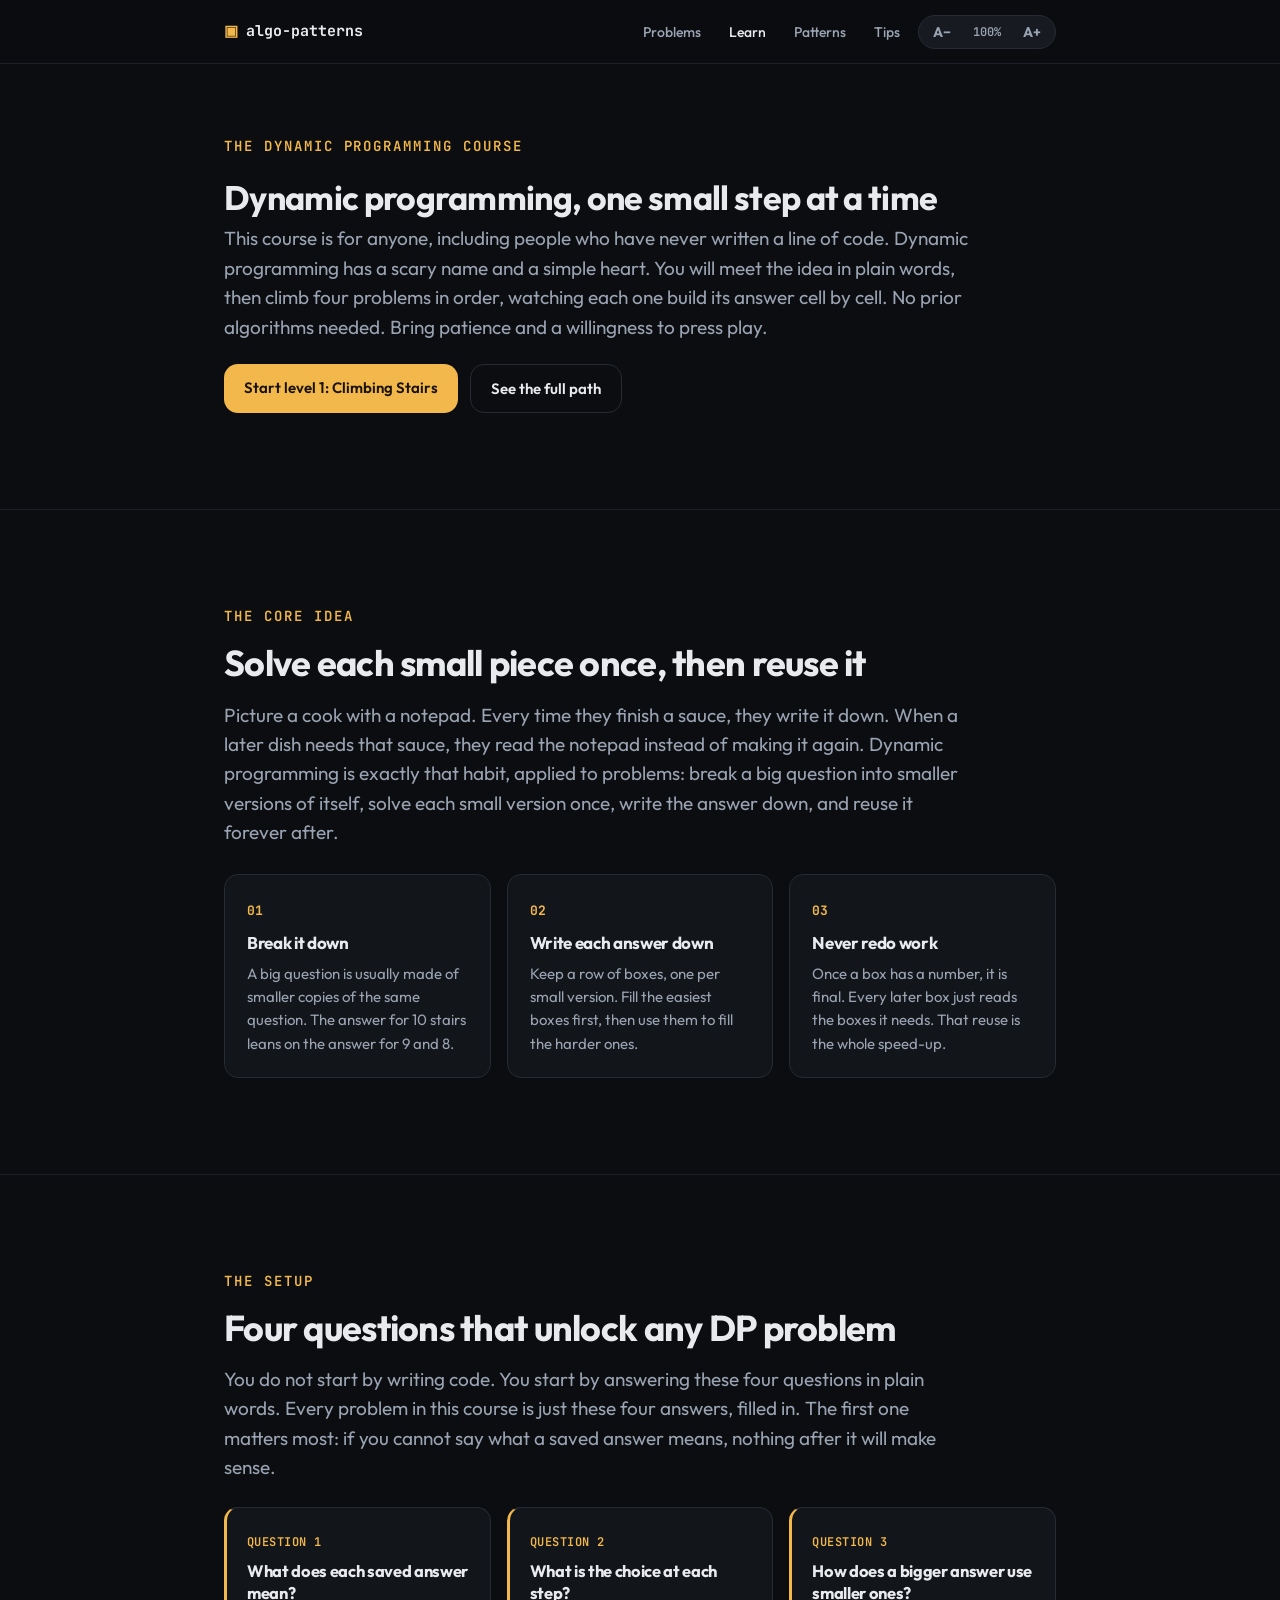
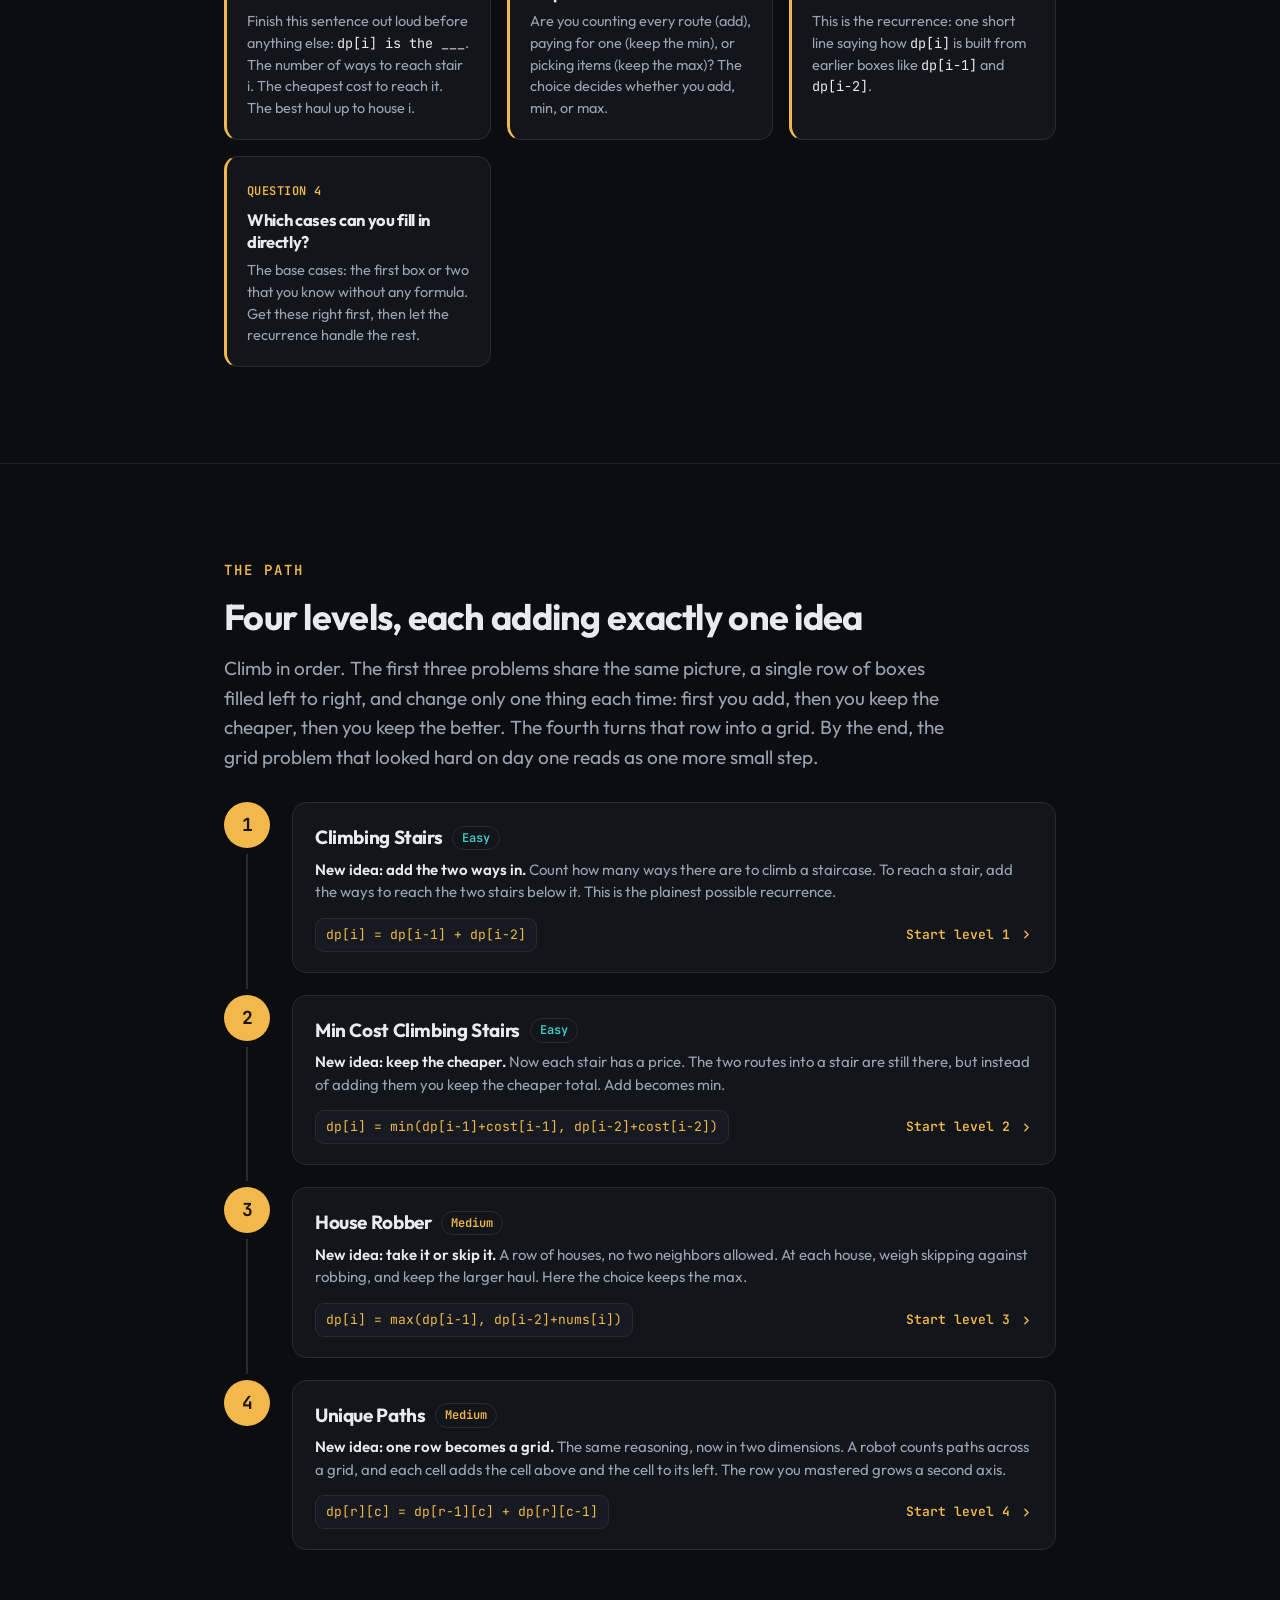
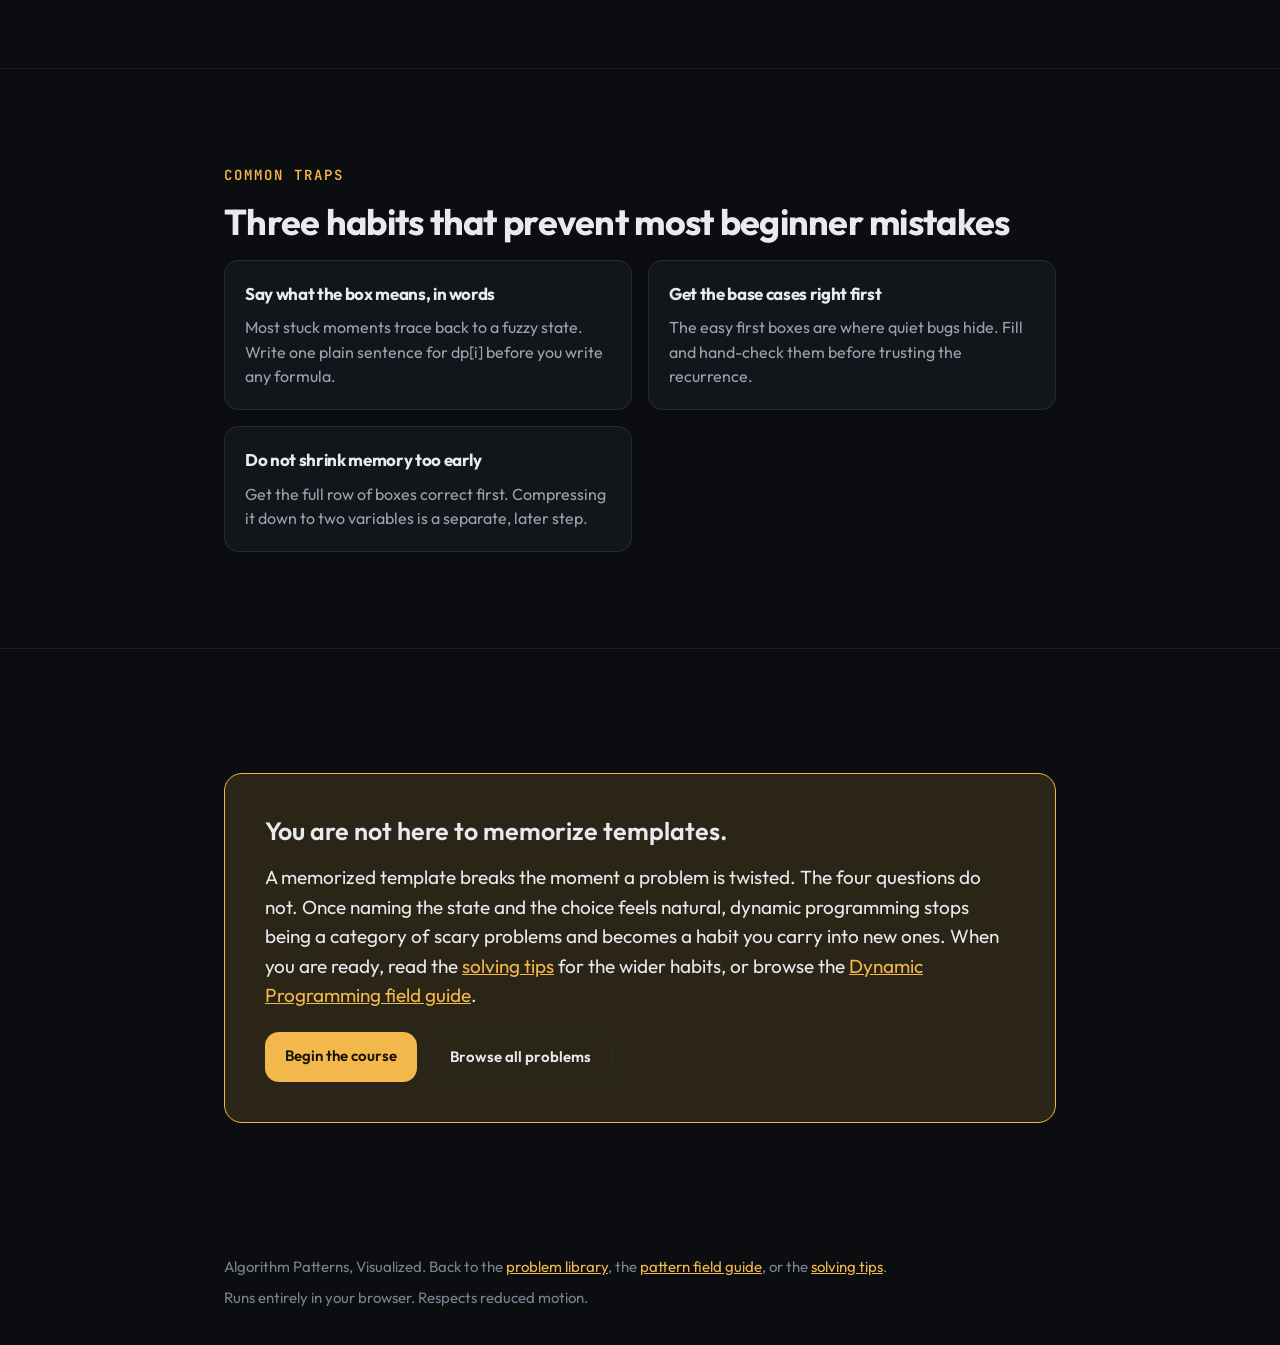
==== learn.html @ 97931fef "feat: add beginner DP course with three easier problems Add a step-by-step dynamic programming cours" ====
<!doctype html>
<html lang="en">
<head>
<meta charset="UTF-8">
<meta name="viewport" content="width=device-width, initial-scale=1.0">
<title>Learn Dynamic Programming: a step-by-step course</title>
<meta name="description" content="A beginner course in dynamic programming for anyone, including people who have never coded. Start from the core idea, then climb four visual problems one level at a time.">
<link rel="icon" href="assets/img/favicon.svg">
<link rel="preconnect" href="https://fonts.googleapis.com">
<link rel="preconnect" href="https://fonts.gstatic.com" crossorigin>
<link href="https://fonts.googleapis.com/css2?family=Outfit:wght@400;500;600;700;800&family=JetBrains+Mono:wght@400;500;600;700&display=swap" rel="stylesheet">
<link rel="stylesheet" href="assets/css/base.css">
<style>
  /* Bespoke to the course page: the plain-language idea cards, the four-question setup grid,
     and the vertical level path that links each problem in order. Text rides the --fs scaler. */
  .learn-hero{padding-top:clamp(48px,7vw,72px)}

  /* the "what is DP" three-step idea, in plain words */
  .idea-steps{display:grid;grid-template-columns:repeat(auto-fit,minmax(240px,1fr));gap:16px;margin-top:26px}
  .idea-step{background:var(--surface);border:1px solid var(--border);border-radius:var(--radius);padding:22px}
  .idea-step .n{font-family:var(--mono);font-size:calc(13px * var(--fs));font-weight:700;color:var(--accent)}
  .idea-step h3{font-size:calc(17px * var(--fs));margin:8px 0 6px}
  .idea-step p{font-size:calc(15px * var(--fs));color:var(--text-muted);line-height:1.55}

  /* the four setup questions */
  .qgrid{display:grid;grid-template-columns:repeat(auto-fit,minmax(260px,1fr));gap:16px;margin-top:24px}
  .qcard{background:var(--surface);border:1px solid var(--border);border-left:3px solid var(--accent);border-radius:var(--radius);padding:20px}
  .qcard .qn{font-family:var(--mono);font-size:calc(12px * var(--fs));letter-spacing:.04em;text-transform:uppercase;color:var(--accent);font-weight:600}
  .qcard h3{font-size:calc(16.5px * var(--fs));margin:7px 0 6px;line-height:1.35}
  .qcard p{font-size:calc(14.5px * var(--fs));color:var(--text-muted);line-height:1.5}
  .qcard code{font-family:var(--mono);font-size:calc(13.5px * var(--fs));color:var(--text)}

  /* the vertical course path */
  .course-path{margin-top:30px}
  .level{display:grid;grid-template-columns:auto 1fr;gap:clamp(14px,3vw,22px)}
  .level-rail{display:flex;flex-direction:column;align-items:center}
  .level-dot{width:46px;height:46px;border-radius:50%;display:flex;align-items:center;justify-content:center;
    font-family:var(--mono);font-weight:700;font-size:calc(18px * var(--fs));background:var(--accent);color:var(--accent-ink);flex-shrink:0}
  .level-line{width:2px;flex:1;background:var(--border);margin:6px 0;min-height:26px}
  .level:last-child .level-line{display:none}
  .level-body{display:block;text-decoration:none;color:inherit;background:var(--surface);border:1px solid var(--border);
    border-radius:var(--radius);padding:20px 22px;margin-bottom:22px;transition:border-color .2s var(--ease),transform .2s var(--ease)}
  .level-body:hover{border-color:var(--accent);transform:translateY(-2px)}
  .level-top{display:flex;flex-wrap:wrap;align-items:center;gap:10px;margin-bottom:4px}
  .level-top h3{font-size:calc(19px * var(--fs))}
  .diff{font-family:var(--mono);font-size:calc(12px * var(--fs));font-weight:600;padding:2px 9px;border-radius:999px;border:1px solid var(--border)}
  .diff.easy{color:var(--left)}
  .diff.medium{color:var(--accent)}
  .level-new{font-size:calc(15px * var(--fs));color:var(--text-muted);line-height:1.5;margin-top:6px}
  .level-new b{color:var(--text);font-weight:600}
  .level-foot{display:flex;flex-wrap:wrap;align-items:center;justify-content:space-between;gap:10px;margin-top:14px}
  .level-rec{font-family:var(--mono);font-size:calc(13px * var(--fs));color:var(--accent);background:var(--surface-2);
    border:1px solid var(--border);border-radius:var(--radius-sm);padding:6px 10px}
  .level-go{font-family:var(--mono);font-size:calc(13px * var(--fs));font-weight:600;color:var(--accent)}
  .level-go svg{vertical-align:middle;margin-left:2px}

  .start-strip{margin-top:22px;display:flex;flex-wrap:wrap;gap:12px}
  .start-btn{font-family:var(--sans);font-size:calc(15px * var(--fs));font-weight:600;text-decoration:none;
    background:var(--accent);color:var(--accent-ink);border-radius:var(--radius);padding:12px 20px}
  .start-btn.ghost{background:transparent;color:var(--text);border:1px solid var(--border)}
  .start-btn.ghost:hover{border-color:var(--text-faint)}
</style>
</head>
<body>
<a class="skip-link" href="#main">Skip to content</a>

<nav class="nav">
  <div class="wrap">
    <a class="wordmark" href="index.html"><span class="dot">▣</span> algo-patterns</a>
    <div class="nav-actions">
      <ul class="nav-links">
        <li><a href="index.html">Problems</a></li>
        <li><a href="learn.html" aria-current="page">Learn</a></li>
        <li><a href="patterns.html">Patterns</a></li>
        <li><a href="tips.html">Tips</a></li>
      </ul>
      <div class="fs-control" role="group" aria-label="Text size">
        <button type="button" class="fs-btn" id="fsDown" aria-label="Decrease text size">A&minus;</button>
        <button type="button" class="fs-btn fs-readout" id="fsReset" aria-label="Reset text size" title="Reset text size">100%</button>
        <button type="button" class="fs-btn" id="fsUp" aria-label="Increase text size">A+</button>
      </div>
    </div>
  </div>
</nav>

<main id="main">
  <section class="learn-hero">
    <div class="wrap">
      <p class="eyebrow">The Dynamic Programming Course</p>
      <h1>Dynamic programming, one small step at a time</h1>
      <p class="lede">This course is for anyone, including people who have never written a line of code. Dynamic programming has a scary name and a simple heart. You will meet the idea in plain words, then climb four problems in order, watching each one build its answer cell by cell. No prior algorithms needed. Bring patience and a willingness to press play.</p>
      <div class="start-strip">
        <a class="start-btn" href="problems/climbing-stairs.html">Start level 1: Climbing Stairs</a>
        <a class="start-btn ghost" href="#path">See the full path</a>
      </div>
    </div>
  </section>

  <section id="idea">
    <div class="wrap">
      <p class="eyebrow">The Core Idea</p>
      <h2>Solve each small piece once, then reuse it</h2>
      <p class="lede">Picture a cook with a notepad. Every time they finish a sauce, they write it down. When a later dish needs that sauce, they read the notepad instead of making it again. Dynamic programming is exactly that habit, applied to problems: break a big question into smaller versions of itself, solve each small version once, write the answer down, and reuse it forever after.</p>
      <div class="idea-steps">
        <div class="idea-step">
          <span class="n">01</span>
          <h3>Break it down</h3>
          <p>A big question is usually made of smaller copies of the same question. The answer for 10 stairs leans on the answer for 9 and 8.</p>
        </div>
        <div class="idea-step">
          <span class="n">02</span>
          <h3>Write each answer down</h3>
          <p>Keep a row of boxes, one per small version. Fill the easiest boxes first, then use them to fill the harder ones.</p>
        </div>
        <div class="idea-step">
          <span class="n">03</span>
          <h3>Never redo work</h3>
          <p>Once a box has a number, it is final. Every later box just reads the boxes it needs. That reuse is the whole speed-up.</p>
        </div>
      </div>
    </div>
  </section>

  <section id="setup">
    <div class="wrap">
      <p class="eyebrow">The Setup</p>
      <h2>Four questions that unlock any DP problem</h2>
      <p class="lede">You do not start by writing code. You start by answering these four questions in plain words. Every problem in this course is just these four answers, filled in. The first one matters most: if you cannot say what a saved answer means, nothing after it will make sense.</p>
      <div class="qgrid">
        <div class="qcard">
          <span class="qn">Question 1</span>
          <h3>What does each saved answer mean?</h3>
          <p>Finish this sentence out loud before anything else: <code>dp[i] is the ___</code>. The number of ways to reach stair i. The cheapest cost to reach it. The best haul up to house i.</p>
        </div>
        <div class="qcard">
          <span class="qn">Question 2</span>
          <h3>What is the choice at each step?</h3>
          <p>Are you counting every route (add), paying for one (keep the min), or picking items (keep the max)? The choice decides whether you add, min, or max.</p>
        </div>
        <div class="qcard">
          <span class="qn">Question 3</span>
          <h3>How does a bigger answer use smaller ones?</h3>
          <p>This is the recurrence: one short line saying how <code>dp[i]</code> is built from earlier boxes like <code>dp[i-1]</code> and <code>dp[i-2]</code>.</p>
        </div>
        <div class="qcard">
          <span class="qn">Question 4</span>
          <h3>Which cases can you fill in directly?</h3>
          <p>The base cases: the first box or two that you know without any formula. Get these right first, then let the recurrence handle the rest.</p>
        </div>
      </div>
    </div>
  </section>

  <section id="path">
    <div class="wrap">
      <p class="eyebrow">The Path</p>
      <h2>Four levels, each adding exactly one idea</h2>
      <p class="lede">Climb in order. The first three problems share the same picture, a single row of boxes filled left to right, and change only one thing each time: first you add, then you keep the cheaper, then you keep the better. The fourth turns that row into a grid. By the end, the grid problem that looked hard on day one reads as one more small step.</p>

      <div class="course-path">
        <div class="level">
          <div class="level-rail"><span class="level-dot">1</span><span class="level-line"></span></div>
          <a class="level-body" href="problems/climbing-stairs.html">
            <div class="level-top">
              <h3>Climbing Stairs</h3>
              <span class="diff easy">Easy</span>
            </div>
            <p class="level-new"><b>New idea: add the two ways in.</b> Count how many ways there are to climb a staircase. To reach a stair, add the ways to reach the two stairs below it. This is the plainest possible recurrence.</p>
            <div class="level-foot">
              <span class="level-rec">dp[i] = dp[i-1] + dp[i-2]</span>
              <span class="level-go">Start level 1 <svg width="13" height="13" viewBox="0 0 24 24" fill="none" stroke="currentColor" stroke-width="2.6" stroke-linecap="round" stroke-linejoin="round"><path d="M9 6l6 6-6 6"/></svg></span>
            </div>
          </a>
        </div>

        <div class="level">
          <div class="level-rail"><span class="level-dot">2</span><span class="level-line"></span></div>
          <a class="level-body" href="problems/min-cost-climbing-stairs.html">
            <div class="level-top">
              <h3>Min Cost Climbing Stairs</h3>
              <span class="diff easy">Easy</span>
            </div>
            <p class="level-new"><b>New idea: keep the cheaper.</b> Now each stair has a price. The two routes into a stair are still there, but instead of adding them you keep the cheaper total. Add becomes min.</p>
            <div class="level-foot">
              <span class="level-rec">dp[i] = min(dp[i-1]+cost[i-1], dp[i-2]+cost[i-2])</span>
              <span class="level-go">Start level 2 <svg width="13" height="13" viewBox="0 0 24 24" fill="none" stroke="currentColor" stroke-width="2.6" stroke-linecap="round" stroke-linejoin="round"><path d="M9 6l6 6-6 6"/></svg></span>
            </div>
          </a>
        </div>

        <div class="level">
          <div class="level-rail"><span class="level-dot">3</span><span class="level-line"></span></div>
          <a class="level-body" href="problems/house-robber.html">
            <div class="level-top">
              <h3>House Robber</h3>
              <span class="diff medium">Medium</span>
            </div>
            <p class="level-new"><b>New idea: take it or skip it.</b> A row of houses, no two neighbors allowed. At each house, weigh skipping against robbing, and keep the larger haul. Here the choice keeps the max.</p>
            <div class="level-foot">
              <span class="level-rec">dp[i] = max(dp[i-1], dp[i-2]+nums[i])</span>
              <span class="level-go">Start level 3 <svg width="13" height="13" viewBox="0 0 24 24" fill="none" stroke="currentColor" stroke-width="2.6" stroke-linecap="round" stroke-linejoin="round"><path d="M9 6l6 6-6 6"/></svg></span>
            </div>
          </a>
        </div>

        <div class="level">
          <div class="level-rail"><span class="level-dot">4</span><span class="level-line"></span></div>
          <a class="level-body" href="problems/unique-paths.html">
            <div class="level-top">
              <h3>Unique Paths</h3>
              <span class="diff medium">Medium</span>
            </div>
            <p class="level-new"><b>New idea: one row becomes a grid.</b> The same reasoning, now in two dimensions. A robot counts paths across a grid, and each cell adds the cell above and the cell to its left. The row you mastered grows a second axis.</p>
            <div class="level-foot">
              <span class="level-rec">dp[r][c] = dp[r-1][c] + dp[r][c-1]</span>
              <span class="level-go">Start level 4 <svg width="13" height="13" viewBox="0 0 24 24" fill="none" stroke="currentColor" stroke-width="2.6" stroke-linecap="round" stroke-linejoin="round"><path d="M9 6l6 6-6 6"/></svg></span>
            </div>
          </a>
        </div>
      </div>
    </div>
  </section>

  <section id="habits">
    <div class="wrap">
      <p class="eyebrow">Common Traps</p>
      <h2>Three habits that prevent most beginner mistakes</h2>
      <div class="callout-row">
        <div class="callout">
          <h3>Say what the box means, in words</h3>
          <p>Most stuck moments trace back to a fuzzy state. Write one plain sentence for dp[i] before you write any formula.</p>
        </div>
        <div class="callout">
          <h3>Get the base cases right first</h3>
          <p>The easy first boxes are where quiet bugs hide. Fill and hand-check them before trusting the recurrence.</p>
        </div>
        <div class="callout">
          <h3>Do not shrink memory too early</h3>
          <p>Get the full row of boxes correct first. Compressing it down to two variables is a separate, later step.</p>
        </div>
      </div>
    </div>
  </section>

  <section id="close">
    <div class="wrap">
      <div class="pattern-card">
        <p class="lead">You are not here to memorize templates.</p>
        <p class="lede">A memorized template breaks the moment a problem is twisted. The four questions do not. Once naming the state and the choice feels natural, dynamic programming stops being a category of scary problems and becomes a habit you carry into new ones. When you are ready, read the <a href="tips.html">solving tips</a> for the wider habits, or browse the <a href="patterns.html#dynamic-programming">Dynamic Programming field guide</a>.</p>
        <div class="start-strip">
          <a class="start-btn" href="problems/climbing-stairs.html">Begin the course</a>
          <a class="start-btn ghost" href="index.html">Browse all problems</a>
        </div>
      </div>
    </div>
  </section>
</main>

<footer>
  <div class="wrap footer-row">
    <span>Algorithm Patterns, Visualized. Back to the <a href="index.html">problem library</a>, the <a href="patterns.html">pattern field guide</a>, or the <a href="tips.html">solving tips</a>.</span>
    <span>Runs entirely in your browser. Respects reduced motion.</span>
  </div>
</footer>

<script src="assets/js/font-scale.js"></script>
</body>
</html>
---- assets/css/base.css ----
/* Shared chrome for every page on this site: design tokens, layout primitives, nav, hero
   shell, callouts, the visualizer toolbar/transport controls, the code-editor panel, the
   complexity cards, and the closing pattern callout. Page-specific visualization CSS (grid
   cells, diagrams, result tables, etc.) is bespoke per page and lives inline there instead.
   A layout-critical custom property (e.g. a grid --cell size) must stay page-local too: an
   undefined custom property silently invalidates the whole declaration that reads it. */

:root{
  --bg:#0b0d10;
  --surface:#12151a;
  --surface-2:#171b21;
  --border:#262b33;
  --border-soft:#1c2028;
  --text:#e8eaed;
  --text-muted:#9aa3b2;
  --text-faint:#7a8190;
  --accent:#f2b84b;
  --accent-ink:#1a1304;
  --accent-soft:rgba(242,184,75,.14);
  --left:#3fd0c9;
  --left-soft:rgba(63,208,201,.14);
  --radius-lg:18px;
  --radius:14px;
  --radius-sm:9px;
  --sans:'Outfit',system-ui,-apple-system,sans-serif;
  --mono:'JetBrains Mono',ui-monospace,SFMono-Regular,Menlo,monospace;
  --ease:cubic-bezier(.16,1,.3,1);
}

*{box-sizing:border-box}
html{scroll-behavior:smooth}
body{
  margin:0;
  background:var(--bg);
  color:var(--text);
  font-family:var(--sans);
  line-height:1.55;
  -webkit-font-smoothing:antialiased;
}
::selection{background:var(--accent-soft);color:var(--text)}

.skip-link{
  position:absolute;left:-9999px;top:0;background:var(--accent);color:var(--accent-ink);
  padding:10px 16px;border-radius:0 0 8px 0;z-index:100;font-weight:600;
}
.skip-link:focus{left:0}

a{color:var(--accent)}
:focus-visible{outline:2px solid var(--accent);outline-offset:3px;border-radius:4px}

.wrap{max-width:880px;margin-inline:auto;padding-inline:24px}
section{padding-block:clamp(56px,9vw,96px)}
section + section{border-top:1px solid var(--border-soft)}

.eyebrow{
  font-family:var(--mono);font-size:12px;letter-spacing:.14em;font-weight:600;
  color:var(--accent);text-transform:uppercase;margin:0 0 14px;
}
h1,h2,h3{font-family:var(--sans);font-weight:700;letter-spacing:-.02em;margin:0}
h2{font-size:clamp(26px,3.4vw,34px);line-height:1.18;margin-bottom:16px}
p{margin:0}
.lede{color:var(--text-muted);font-size:17px;max-width:62ch}
.muted{color:var(--text-muted)}
.faint{color:var(--text-faint)}

code,.mono{font-family:var(--mono)}

/* ---------- nav (identical on every page: wordmark + Problems + Patterns + Tips) ---------- */
.nav{
  position:sticky;top:0;z-index:40;height:64px;display:flex;align-items:center;
  background:rgba(11,13,16,.82);backdrop-filter:blur(10px);border-bottom:1px solid var(--border-soft);
}
.nav .wrap{display:flex;align-items:center;justify-content:space-between;width:100%}
.wordmark{font-family:var(--mono);font-weight:700;font-size:15px;color:var(--text);text-decoration:none;display:flex;align-items:center;gap:8px}
.wordmark .dot{color:var(--accent)}
.nav-links{display:flex;gap:28px;list-style:none;margin:0;padding:0}
.nav-links a{color:var(--text-muted);text-decoration:none;font-size:14px;font-weight:500}
.nav-links a:hover,.nav-links a[aria-current]{color:var(--text)}
@media (max-width:640px){.nav-links{display:none}}

/* ---------- hero shell (content/visual inside is page-specific) ---------- */
.hero{padding-top:clamp(64px,10vw,108px)}
.hero-grid{display:grid;grid-template-columns:1.1fr 1fr;gap:48px;align-items:center}
@media (max-width:860px){.hero-grid{grid-template-columns:1fr}}
.hero h1{font-size:clamp(40px,6.4vw,64px);line-height:1.02;margin-bottom:18px}
.formula-pill{
  display:inline-flex;align-items:center;gap:10px;margin-top:26px;padding:12px 18px;
  background:var(--surface);border:1px solid var(--border);border-radius:999px;
  font-family:var(--mono);font-size:clamp(12px,2vw,14.5px);color:var(--text);
}
.formula-pill b{color:var(--accent);font-weight:600}
.formula-note{margin-top:12px;font-size:14px}
.scroll-cue{
  margin-top:36px;display:inline-flex;align-items:center;gap:8px;color:var(--text-muted);
  text-decoration:none;font-size:14px;font-weight:500;
}
.scroll-cue:hover{color:var(--text)}
.scroll-cue svg{transition:transform .3s var(--ease)}
.scroll-cue:hover svg{transform:translateY(3px)}

.hero-visual{
  background:var(--surface);border:1px solid var(--border);border-radius:var(--radius-lg);
  padding:22px;
}
.hero-visual-cap{font-size:13px;color:var(--text-muted);margin-top:14px;text-align:center}
.hero-visual-cap b{color:var(--text)}

/* ---------- small reusable bits: legend pills, badges, callout cards ---------- */
.legend{display:flex;gap:10px;margin-top:16px;flex-wrap:wrap}
.legend-pill{
  display:inline-flex;align-items:center;gap:6px;padding:6px 12px;border-radius:999px;
  background:var(--surface);border:1px solid var(--border);font-size:13px;color:var(--text-muted);
}
.badge{
  display:inline-flex;align-items:center;justify-content:center;width:22px;height:22px;border-radius:6px;
  font-family:var(--mono);font-size:11px;font-weight:700;
}

.callout-row{display:grid;grid-template-columns:1fr 1fr;gap:16px}
@media (max-width:520px){.callout-row{grid-template-columns:1fr}}
.callout{
  background:var(--surface);border:1px solid var(--border);border-radius:var(--radius);padding:20px;
}
.callout h3{font-size:15px;margin-bottom:8px;color:var(--text)}
.callout p{font-size:14px;color:var(--text-muted)}

/* ---------- visualizer toolbar + transport controls (wired by step-player.js) ---------- */
.viz-panel{
  background:var(--surface);border:1px solid var(--border);border-radius:var(--radius-lg);
  padding:clamp(18px,3vw,28px);margin-top:32px;
}
.viz-toolbar{display:flex;flex-wrap:wrap;gap:14px;align-items:center;justify-content:space-between;margin-bottom:22px}
.seg{display:inline-flex;background:var(--surface-2);border:1px solid var(--border);border-radius:999px;padding:3px}
.seg button{
  border:0;background:transparent;color:var(--text-muted);font-family:var(--sans);font-weight:600;font-size:13px;
  padding:8px 16px;border-radius:999px;cursor:pointer;transition:background .25s var(--ease),color .25s var(--ease);
}
.seg button[aria-pressed="true"]{background:var(--accent);color:var(--accent-ink)}

.transport{display:flex;align-items:center;gap:8px}
.ctrl-btn{
  display:inline-flex;align-items:center;justify-content:center;width:38px;height:38px;border-radius:10px;
  background:var(--surface-2);border:1px solid var(--border);color:var(--text);cursor:pointer;
  transition:border-color .2s var(--ease),transform .15s var(--ease);
}
.ctrl-btn:hover{border-color:var(--text-faint)}
.ctrl-btn:active{transform:scale(.93)}
.ctrl-btn.primary{background:var(--accent);border-color:var(--accent);color:var(--accent-ink)}
.ctrl-btn svg{width:16px;height:16px}
.speed-btn{font-family:var(--mono);font-size:12px;font-weight:600;min-width:46px}

.step-readout{font-family:var(--mono);font-size:12.5px;color:var(--text-muted);white-space:nowrap}
.step-readout b{color:var(--text)}

.grid-stage{display:flex;justify-content:center;overflow-x:auto;padding:8px 2px 4px}

.formula-readout{
  margin-top:20px;background:var(--surface-2);border:1px solid var(--border);border-radius:var(--radius);
  padding:16px 18px;font-family:var(--mono);font-size:clamp(12.5px,2.4vw,14.5px);color:var(--text-muted);
  min-height:24px;
}
.formula-readout b{color:var(--text);font-weight:600}
.formula-readout .ft{color:var(--accent)}
.formula-readout .fl{color:var(--left)}

.viz-caption{margin-top:14px;font-size:13px;color:var(--text-muted)}
.sr-only{position:absolute;width:1px;height:1px;padding:0;margin:-1px;overflow:hidden;clip:rect(0,0,0,0);white-space:nowrap;border:0}

/* ---------- code panel (wired by code-panel.js) ---------- */
.editor{
  border:1px solid var(--border);border-radius:var(--radius-lg);overflow:hidden;margin-top:32px;
  background:#0e1014;
}
.editor-bar{display:flex;align-items:center;gap:10px;padding:12px 16px;background:var(--surface);border-bottom:1px solid var(--border)}
.traffic{display:flex;gap:6px;margin-right:6px}
.traffic span{width:10px;height:10px;border-radius:50%;background:var(--border)}
.editor-tabs{display:flex;gap:4px;flex:1}
.editor-tabs button{
  border:0;background:transparent;color:var(--text-faint);font-family:var(--mono);font-size:12.5px;
  padding:6px 12px;border-radius:7px;cursor:pointer;transition:background .2s var(--ease),color .2s var(--ease);
}
.editor-tabs button[aria-selected="true"]{background:var(--surface-2);color:var(--text)}
.editor-body{padding:22px clamp(16px,3vw,26px);overflow-x:auto}
.editor-body pre{margin:0;font-family:var(--mono);font-size:13px;line-height:1.7;color:var(--text-muted)}
.tok-kw{color:var(--left)}
.tok-type{color:#8fb3ff}
.tok-cm{color:var(--text-faint);font-style:italic}
.tok-num{color:var(--accent)}
.editor-note{padding:14px clamp(16px,3vw,26px) 20px;font-size:13px;color:var(--text-muted);border-top:1px solid var(--border-soft)}

/* ---------- complexity cards (auto-fits 1 card or many, no empty second column) ---------- */
.complexity-row{display:grid;grid-template-columns:repeat(auto-fit,minmax(220px,1fr));gap:16px;margin-top:32px}
.complexity-card{background:var(--surface);border:1px solid var(--border);border-radius:var(--radius);padding:22px}
.complexity-card h3{font-size:14px;color:var(--text-muted);font-weight:600;margin-bottom:14px;font-family:var(--mono)}
.complexity-stat{display:flex;justify-content:space-between;padding:8px 0;border-top:1px solid var(--border-soft);font-size:14px}
.complexity-stat:first-of-type{border-top:none}
.complexity-stat b{font-family:var(--mono);color:var(--text)}

/* ---------- pattern-to-remember callout ---------- */
.pattern-card{
  background:var(--accent-soft);border:1px solid var(--accent);border-radius:var(--radius-lg);
  padding:clamp(26px,4vw,40px);margin-top:28px;
}
.pattern-card p.lead{font-size:clamp(18px,2.6vw,23px);color:var(--text);font-weight:600;line-height:1.4;max-width:54ch}
.pattern-strip{font-family:var(--mono);margin-top:18px;color:var(--accent);font-size:clamp(13px,2.4vw,15px)}
.pattern-card .lede{margin-top:14px;color:var(--text)}

/* ---------- problem card (used by index.html's grid and patterns.html's cross-links) ---------- */
.problem-card{
  display:block;background:var(--surface);border:1px solid var(--border);border-radius:var(--radius);
  padding:22px;text-decoration:none;color:var(--text);
  transition:border-color .2s var(--ease),transform .2s var(--ease);
}
.problem-card:hover{border-color:var(--text-faint);transform:translateY(-2px)}
.problem-card .tag-row{display:flex;gap:8px;flex-wrap:wrap;margin-bottom:14px}
.problem-card .tag{
  font-family:var(--mono);font-size:11px;font-weight:600;padding:4px 9px;border-radius:6px;
  background:var(--surface-2);color:var(--text-muted);
}
.problem-card .tag.difficulty-easy{color:var(--left)}
.problem-card .tag.difficulty-medium{color:var(--accent)}
.problem-card .tag.difficulty-hard{color:#ff8a7a}
.problem-card h3{font-size:18px;margin-bottom:8px}
.problem-card p{font-size:14px;color:var(--text-muted);line-height:1.5}

/* ---------- generic "nothing here" / error notices ---------- */
.empty-note,.error-note{
  margin-top:18px;padding:32px 24px;text-align:center;border:1px dashed var(--border);border-radius:var(--radius);
  color:var(--text-muted);font-size:14px;
}
.empty-note button{
  margin-top:14px;border:1px solid var(--border);background:var(--surface-2);color:var(--text);
  font-family:var(--sans);font-size:13px;font-weight:600;padding:8px 16px;border-radius:999px;cursor:pointer;
}
.error-note{border-color:#ff8a7a;color:#ff8a7a}

footer{padding-block:36px}
.footer-row{display:flex;flex-wrap:wrap;gap:8px 20px;justify-content:space-between;align-items:center;font-size:13px;color:var(--text-faint)}

@media (prefers-reduced-motion: reduce){
  *,*::before,*::after{
    animation-duration:.001ms !important;animation-iteration-count:1 !important;
    transition-duration:.001ms !important;scroll-behavior:auto !important;
  }
}

/* ======================================================================
   Global text-size scaling.
   --fs is a unitless multiplier (default 1). Every text size below is the
   ORIGINAL size plus 2px, wrapped in calc(... * var(--fs)); at the default
   the whole site reads +2px, and the header control scales it 85% to 150%.
   The header chrome itself (wordmark, nav-links, the control buttons) stays
   fixed so the 64px nav never overflows. Overrides sit last so equal
   specificity wins over the originals above. */
:root{--fs:1}
.eyebrow{font-size:calc(14px * var(--fs))}
h1{font-size:calc(34px * var(--fs))}
.hero h1{font-size:calc(clamp(42px,6.4vw,66px) * var(--fs))}
h2{font-size:calc(clamp(28px,3.4vw,36px) * var(--fs))}
.lede{font-size:calc(19px * var(--fs))}
.formula-pill{font-size:calc(clamp(14px,2vw,16.5px) * var(--fs))}
.formula-note{font-size:calc(16px * var(--fs))}
.scroll-cue{font-size:calc(16px * var(--fs))}
.hero-visual-cap{font-size:calc(15px * var(--fs))}
.legend-pill{font-size:calc(15px * var(--fs))}
.callout h3{font-size:calc(17px * var(--fs))}
.callout p{font-size:calc(16px * var(--fs))}
.seg button{font-size:calc(15px * var(--fs))}
.speed-btn{font-size:calc(14px * var(--fs))}
.step-readout{font-size:calc(14.5px * var(--fs))}
.formula-readout{font-size:calc(clamp(14.5px,2.4vw,16.5px) * var(--fs))}
.viz-caption{font-size:calc(15px * var(--fs))}
.editor-tabs button{font-size:calc(14.5px * var(--fs))}
.editor-body pre{font-size:calc(15px * var(--fs))}
.editor-note{font-size:calc(15px * var(--fs))}
.complexity-card h3{font-size:calc(16px * var(--fs))}
.complexity-stat{font-size:calc(16px * var(--fs))}
.pattern-card p.lead{font-size:calc(clamp(20px,2.6vw,25px) * var(--fs))}
.pattern-strip{font-size:calc(clamp(15px,2.4vw,17px) * var(--fs))}
.problem-card .tag{font-size:calc(13px * var(--fs))}
.problem-card h3{font-size:calc(20px * var(--fs))}
.problem-card p{font-size:calc(16px * var(--fs))}
.empty-note,.error-note{font-size:calc(16px * var(--fs))}
.empty-note button{font-size:calc(15px * var(--fs))}
.footer-row{font-size:calc(15px * var(--fs))}

/* ---------- header layout + the text-size control (fixed, non-scaling) ---------- */
.nav-actions{display:flex;align-items:center;gap:18px}
.fs-control{display:inline-flex;align-items:center;background:var(--surface-2);border:1px solid var(--border);border-radius:999px;padding:3px}
.fs-btn{
  border:0;background:transparent;color:var(--text-muted);font-family:var(--sans);font-weight:700;font-size:14px;
  padding:6px 11px;border-radius:999px;cursor:pointer;line-height:1;
  transition:background .2s var(--ease),color .2s var(--ease);
}
.fs-btn:hover{background:var(--surface);color:var(--text)}
.fs-btn:disabled{opacity:.4;cursor:not-allowed}
.fs-btn:disabled:hover{background:transparent;color:var(--text-muted)}
.fs-readout{font-family:var(--mono);font-weight:600;font-size:12px;min-width:40px}
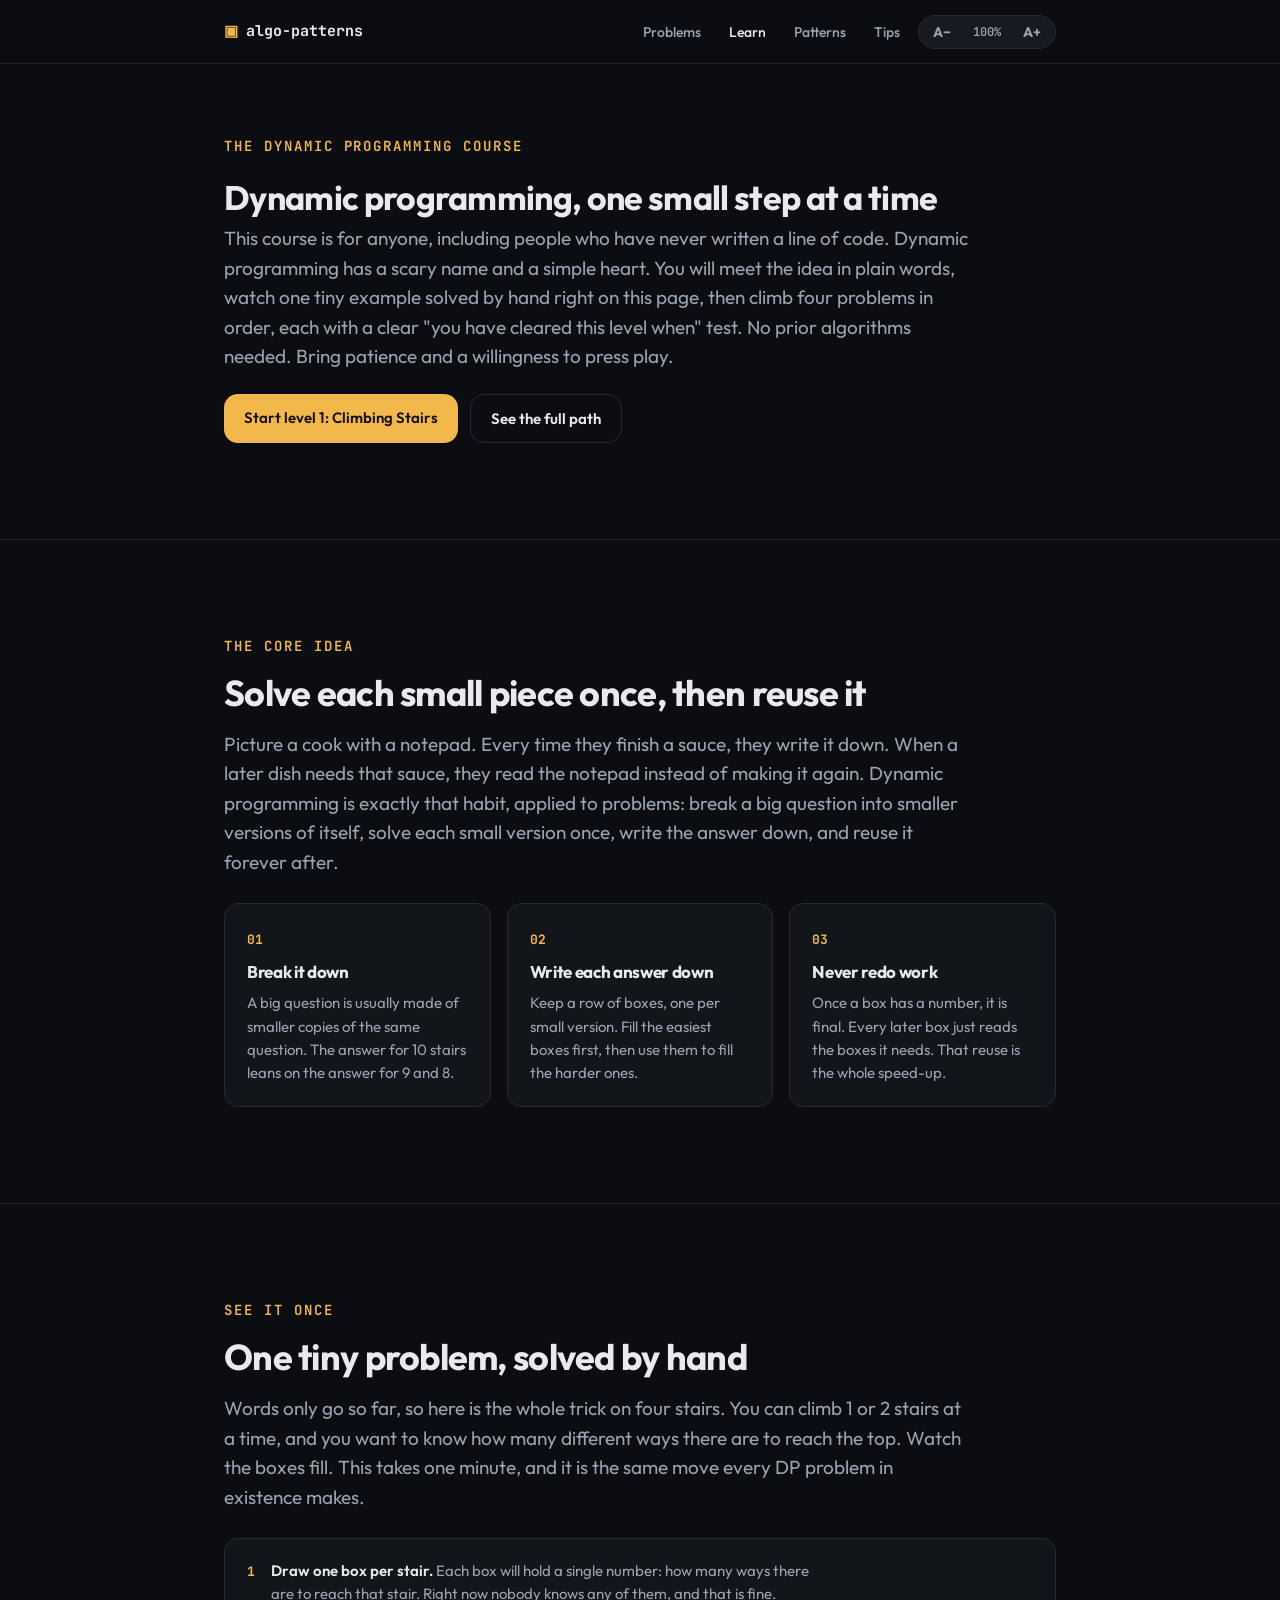
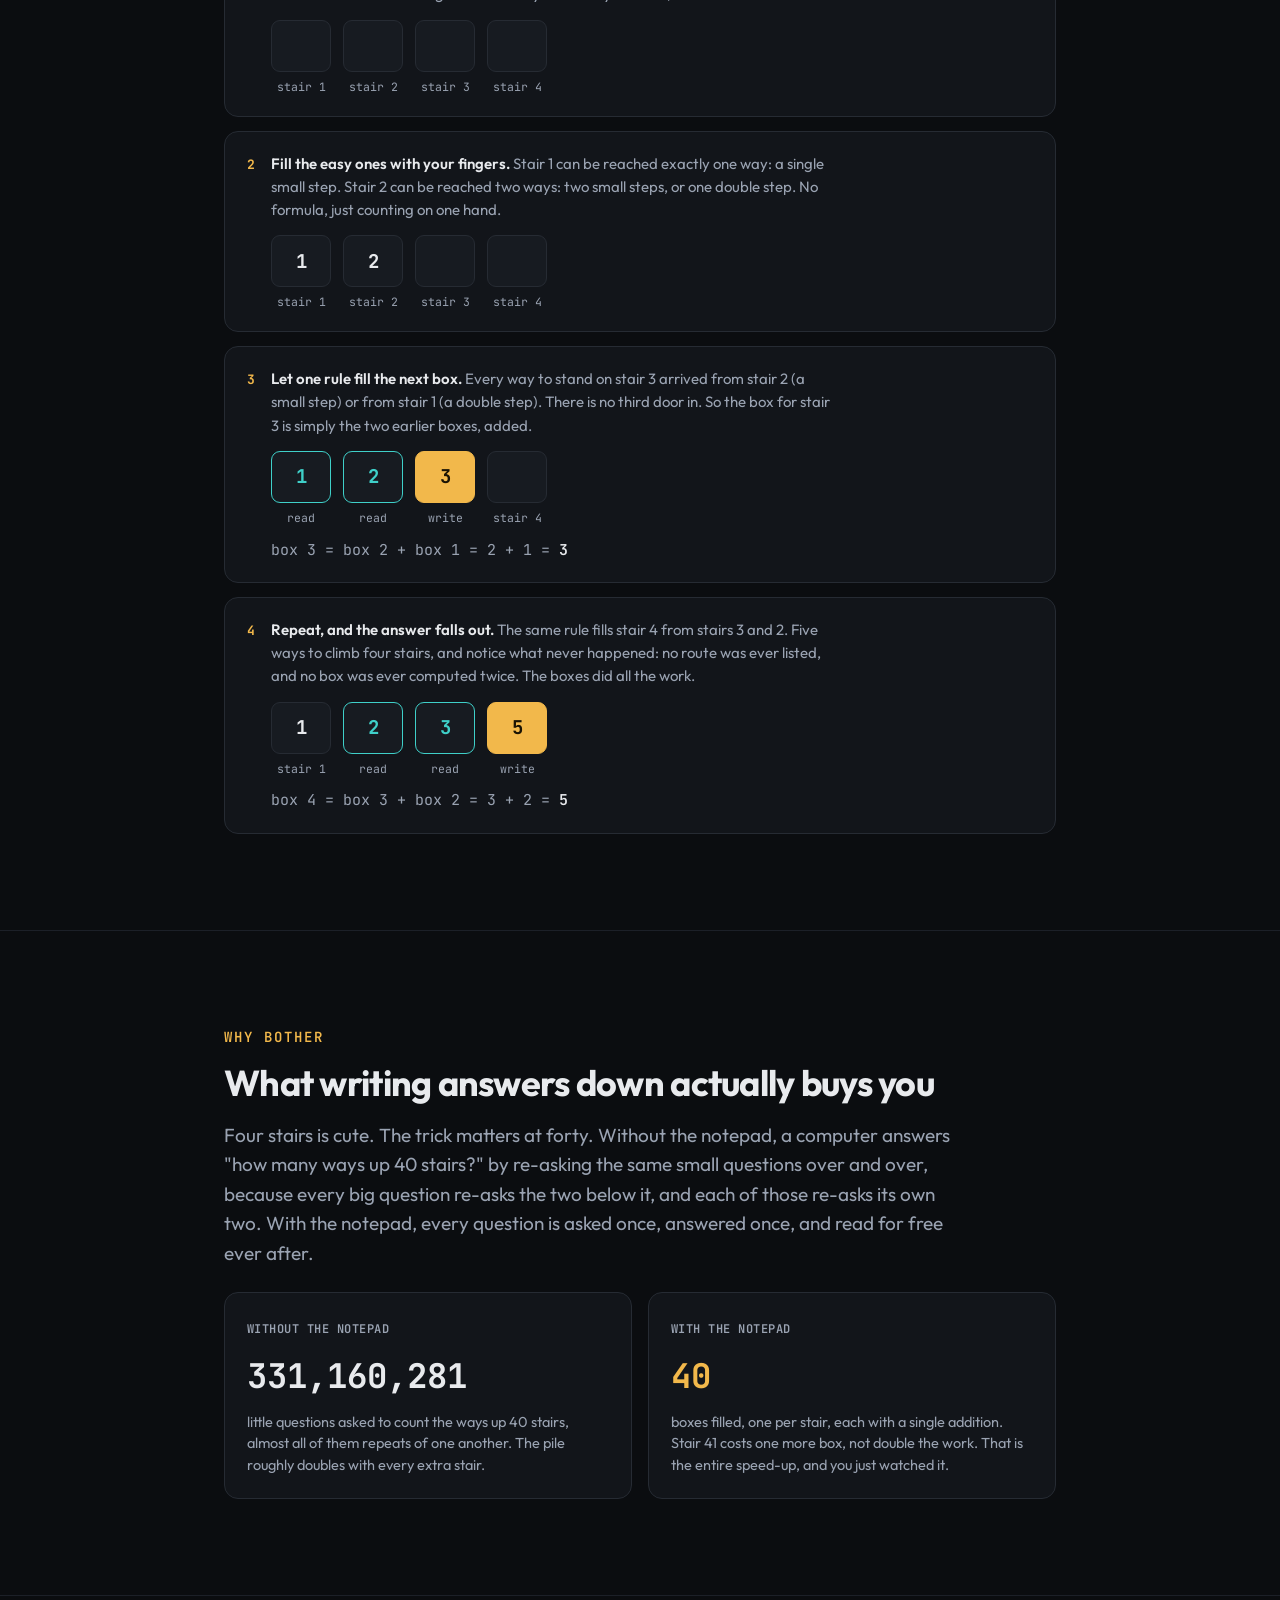
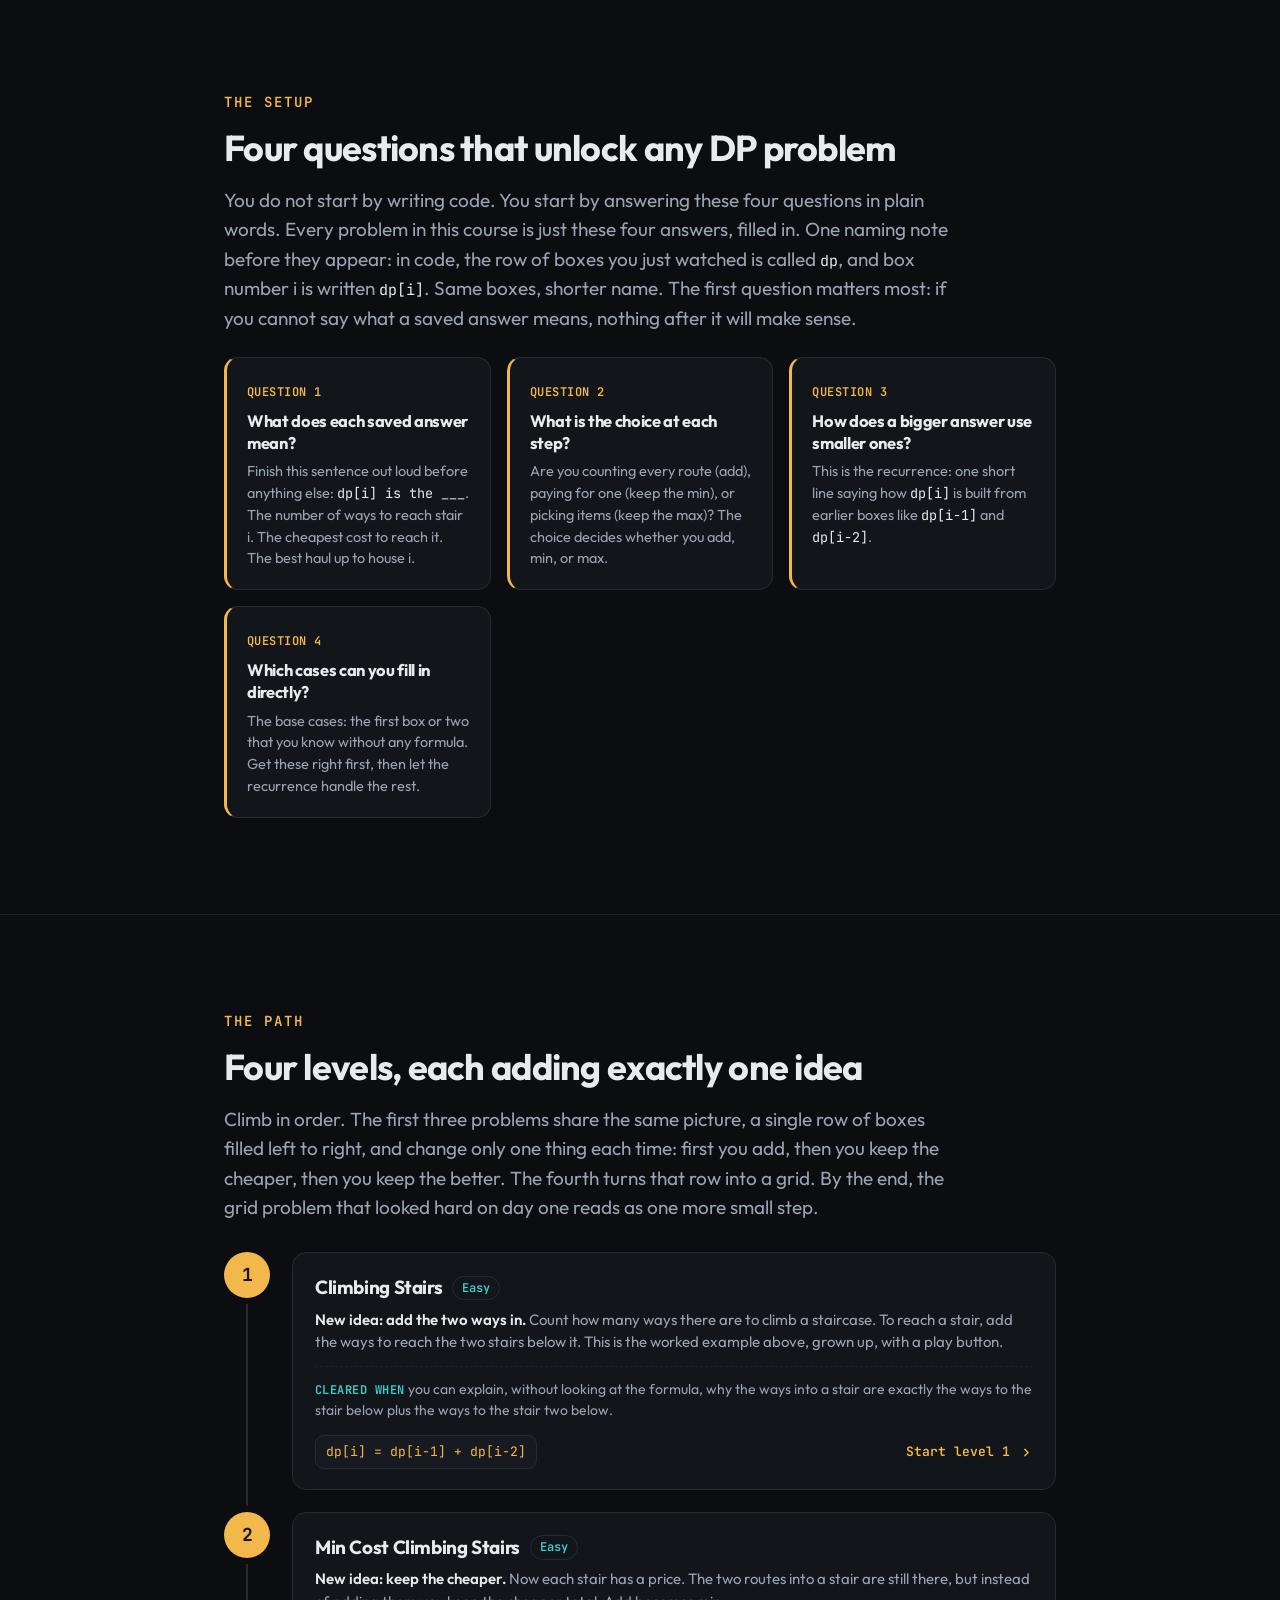
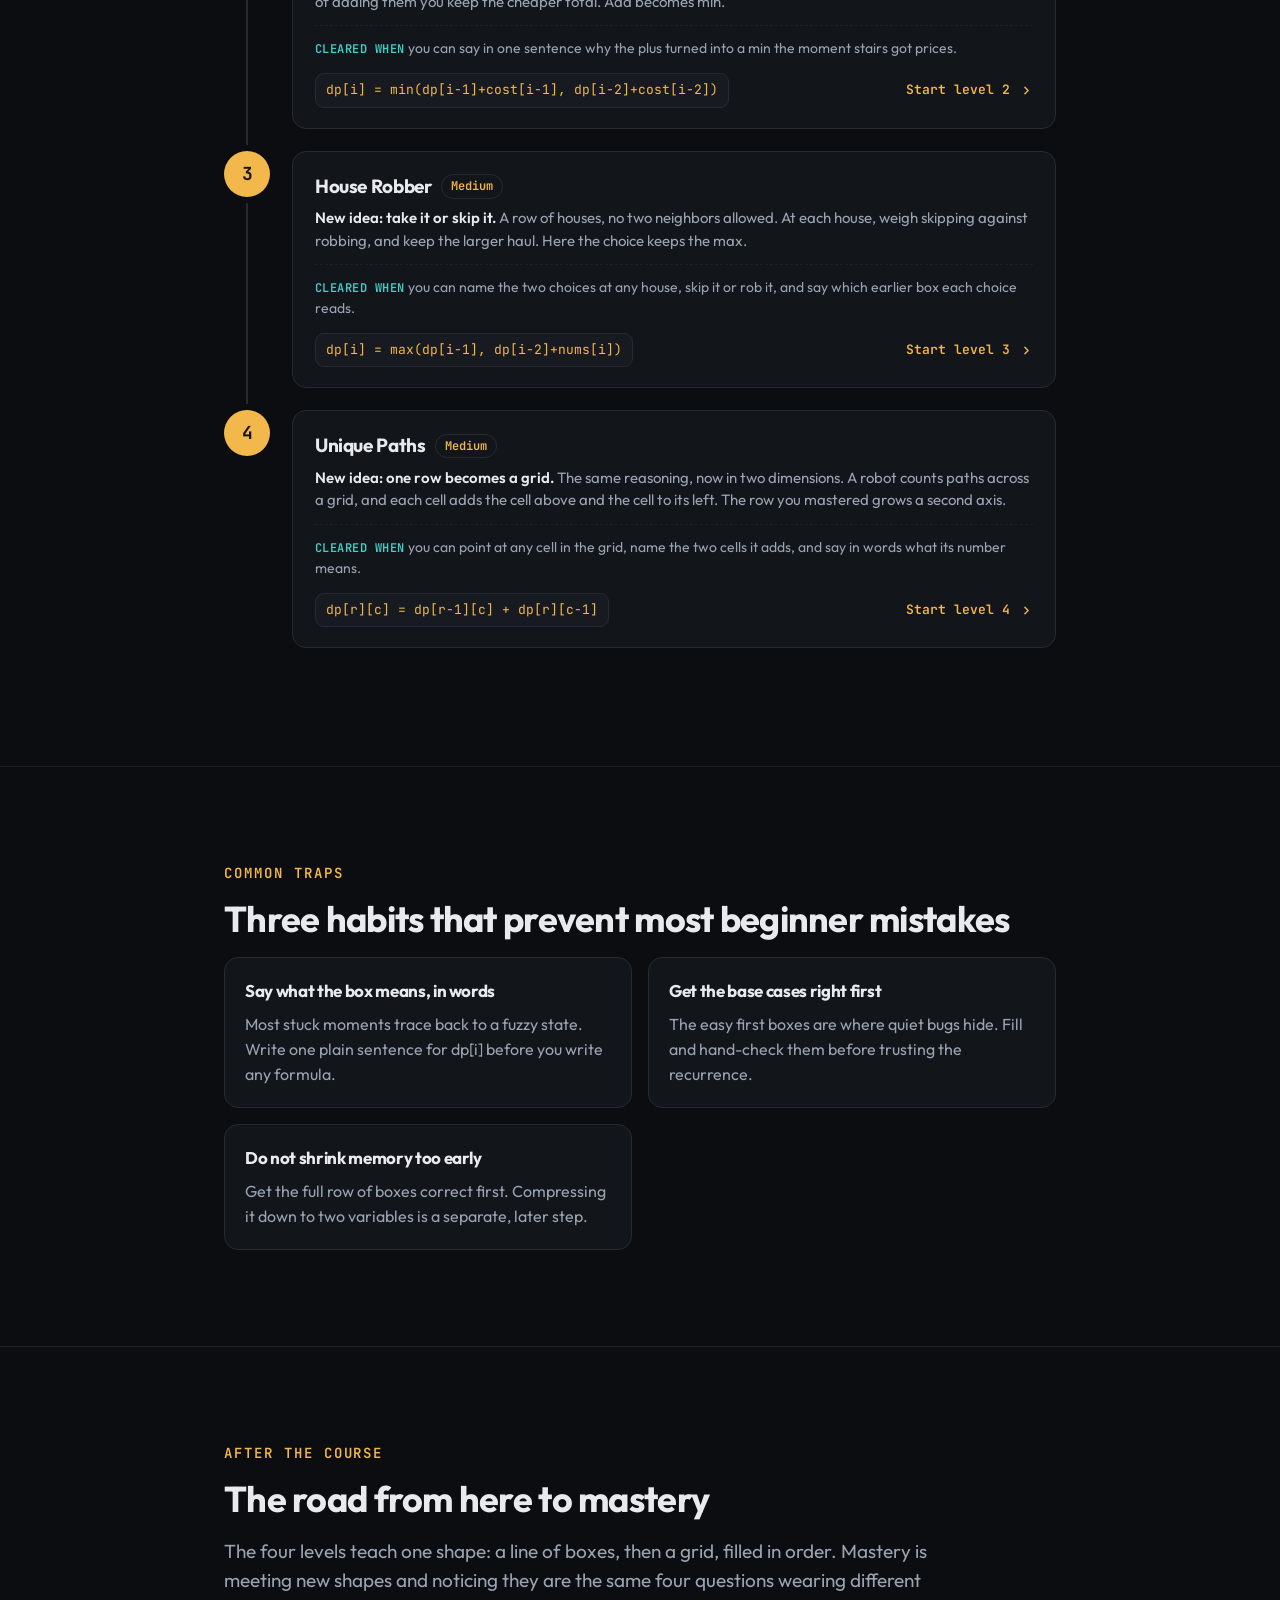
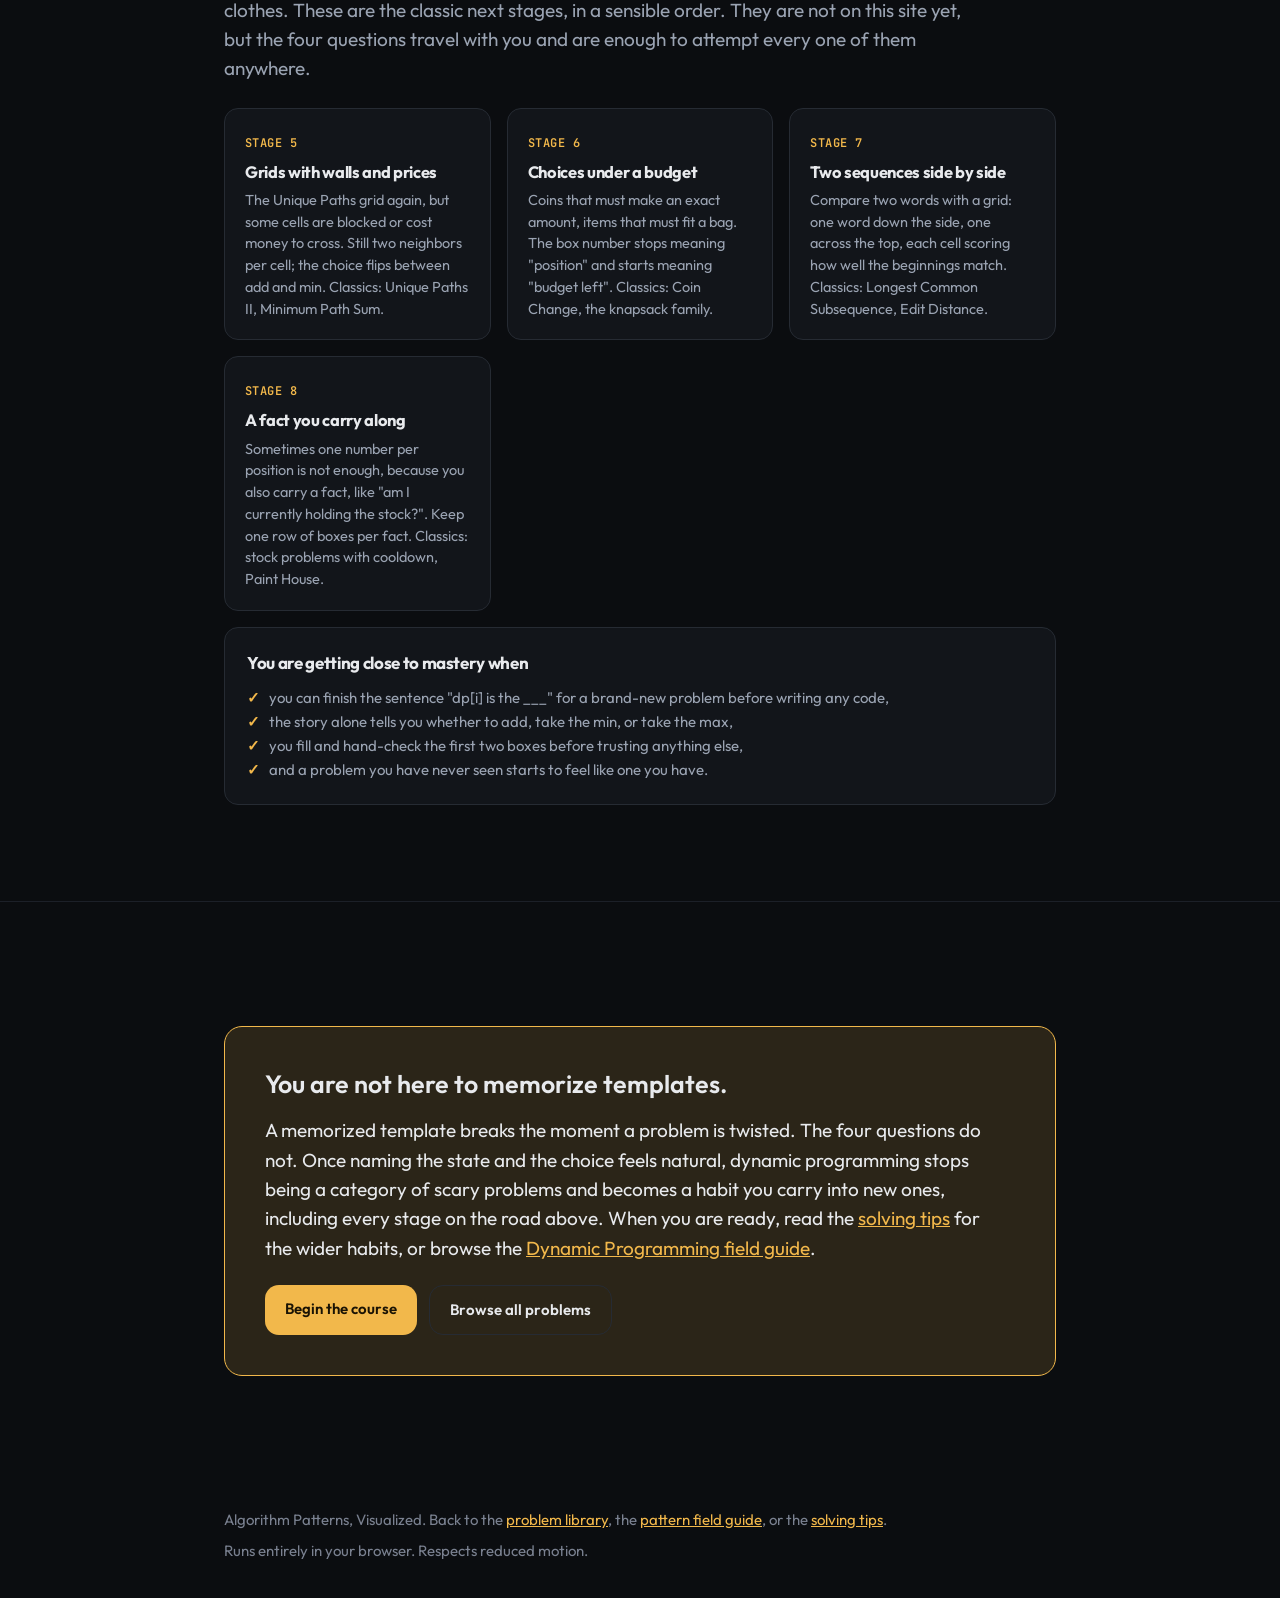
==== commit 5efc1b4d: "feat: teach DP by hand on the learn page and chart the road to mastery - add a four-panel hand-worke" ====
--- a/learn.html
+++ b/learn.html
@@ -29,6 +29,7 @@
   .qcard h3{font-size:calc(16.5px * var(--fs));margin:7px 0 6px;line-height:1.35}
   .qcard p{font-size:calc(14.5px * var(--fs));color:var(--text-muted);line-height:1.5}
   .qcard code{font-family:var(--mono);font-size:calc(13.5px * var(--fs));color:var(--text)}
+  .lede code{font-family:var(--mono);font-size:calc(15px * var(--fs));color:var(--text)}
 
   /* the vertical course path */
   .course-path{margin-top:30px}
@@ -59,6 +60,60 @@
     background:var(--accent);color:var(--accent-ink);border-radius:var(--radius);padding:12px 20px}
   .start-btn.ghost{background:transparent;color:var(--text);border:1px solid var(--border)}
   .start-btn.ghost:hover{border-color:var(--text-faint)}
+
+  /* the hand-worked example: four panels, each one sentence plus a row of boxes.
+     teal = a box being read, accent fill = the box being written. Static on purpose:
+     this page is the map; the pressing-play happens inside the four problems. */
+  .panels{display:grid;gap:14px;margin-top:26px}
+  .panel{background:var(--surface);border:1px solid var(--border);border-radius:var(--radius);
+    padding:20px 22px;display:grid;grid-template-columns:auto 1fr;gap:16px;align-items:start}
+  .panel .pn{font-family:var(--mono);font-size:calc(13px * var(--fs));font-weight:700;color:var(--accent);padding-top:3px}
+  .panel p{font-size:calc(15px * var(--fs));color:var(--text-muted);line-height:1.55;max-width:56ch}
+  .panel p b{color:var(--text);font-weight:600}
+  .boxrow{display:flex;gap:12px;margin-top:14px;flex-wrap:wrap}
+  .dpbox{width:60px}
+  .dpbox .cell{height:52px;border:1px solid var(--border);border-radius:var(--radius-sm);background:var(--surface-2);
+    display:flex;align-items:center;justify-content:center;font-family:var(--mono);font-weight:700;
+    font-size:calc(19px * var(--fs));color:var(--text)}
+  .dpbox .cap{display:block;text-align:center;font-family:var(--mono);font-size:calc(11.5px * var(--fs));
+    color:var(--text-muted);margin-top:6px}
+  .dpbox.read .cell{border-color:var(--left);color:var(--left)}
+  .dpbox.write .cell{background:var(--accent);border-color:var(--accent);color:var(--accent-ink)}
+  .panel-sum{font-family:var(--mono);font-size:calc(13.5px * var(--fs));color:var(--text-muted);margin-top:12px}
+  .panel-sum b{color:var(--accent);font-weight:600}
+
+  /* the with/without notepad comparison */
+  .race{display:grid;grid-template-columns:1fr 1fr;gap:16px;margin-top:24px}
+  @media (max-width:560px){.race{grid-template-columns:1fr}}
+  .race-card{background:var(--surface);border:1px solid var(--border);border-radius:var(--radius);padding:22px}
+  .race-card .tag{font-family:var(--mono);font-size:calc(12px * var(--fs));letter-spacing:.04em;
+    text-transform:uppercase;color:var(--text-muted);font-weight:600}
+  .race-card .big{display:block;font-family:var(--mono);font-weight:700;
+    font-size:calc(clamp(26px,4.5vw,34px) * var(--fs));color:var(--text);margin:10px 0 8px}
+  .race-card.win .big{color:var(--accent)}
+  .race-card p{font-size:calc(14.5px * var(--fs));color:var(--text-muted);line-height:1.5}
+
+  /* per-level exit criterion */
+  .level-clear{font-size:calc(14px * var(--fs));color:var(--text-muted);line-height:1.5;
+    margin-top:12px;padding-top:12px;border-top:1px dashed var(--border-soft)}
+  .level-clear b{font-family:var(--mono);font-size:calc(12px * var(--fs));font-weight:600;
+    letter-spacing:.04em;text-transform:uppercase;color:var(--left)}
+
+  /* the road past level 4 */
+  .stages{display:grid;grid-template-columns:repeat(auto-fit,minmax(250px,1fr));gap:16px;margin-top:24px}
+  .stage{background:var(--surface);border:1px solid var(--border);border-radius:var(--radius);padding:20px}
+  .stage .sn{font-family:var(--mono);font-size:calc(12px * var(--fs));letter-spacing:.04em;
+    text-transform:uppercase;color:var(--accent);font-weight:600}
+  .stage h3{font-size:calc(16.5px * var(--fs));margin:7px 0 6px;line-height:1.35}
+  .stage p{font-size:calc(14.5px * var(--fs));color:var(--text-muted);line-height:1.5}
+  .mastery-check{background:var(--surface);border:1px solid var(--border);border-radius:var(--radius);
+    padding:22px;margin-top:16px}
+  .mastery-check h3{font-size:calc(17px * var(--fs));margin-bottom:10px}
+  .mastery-check ul{list-style:none;margin:0;padding:0}
+  .mastery-check li{font-size:calc(15px * var(--fs));color:var(--text-muted);line-height:1.6;
+    padding-left:22px;position:relative}
+  .mastery-check li::before{content:"\2713";position:absolute;left:0;color:var(--accent);
+    font-family:var(--mono);font-weight:700}
 </style>
 </head>
 <body>
@@ -88,7 +143,7 @@
     <div class="wrap">
       <p class="eyebrow">The Dynamic Programming Course</p>
       <h1>Dynamic programming, one small step at a time</h1>
-      <p class="lede">This course is for anyone, including people who have never written a line of code. Dynamic programming has a scary name and a simple heart. You will meet the idea in plain words, then climb four problems in order, watching each one build its answer cell by cell. No prior algorithms needed. Bring patience and a willingness to press play.</p>
+      <p class="lede">This course is for anyone, including people who have never written a line of code. Dynamic programming has a scary name and a simple heart. You will meet the idea in plain words, watch one tiny example solved by hand right on this page, then climb four problems in order, each with a clear "you have cleared this level when" test. No prior algorithms needed. Bring patience and a willingness to press play.</p>
       <div class="start-strip">
         <a class="start-btn" href="problems/climbing-stairs.html">Start level 1: Climbing Stairs</a>
         <a class="start-btn ghost" href="#path">See the full path</a>
@@ -121,11 +176,91 @@
     </div>
   </section>
 
+  <section id="worked">
+    <div class="wrap">
+      <p class="eyebrow">See It Once</p>
+      <h2>One tiny problem, solved by hand</h2>
+      <p class="lede">Words only go so far, so here is the whole trick on four stairs. You can climb 1 or 2 stairs at a time, and you want to know how many different ways there are to reach the top. Watch the boxes fill. This takes one minute, and it is the same move every DP problem in existence makes.</p>
+      <div class="panels">
+        <div class="panel">
+          <span class="pn">1</span>
+          <div>
+            <p><b>Draw one box per stair.</b> Each box will hold a single number: how many ways there are to reach that stair. Right now nobody knows any of them, and that is fine.</p>
+            <div class="boxrow">
+              <span class="dpbox"><span class="cell"></span><span class="cap">stair 1</span></span>
+              <span class="dpbox"><span class="cell"></span><span class="cap">stair 2</span></span>
+              <span class="dpbox"><span class="cell"></span><span class="cap">stair 3</span></span>
+              <span class="dpbox"><span class="cell"></span><span class="cap">stair 4</span></span>
+            </div>
+          </div>
+        </div>
+        <div class="panel">
+          <span class="pn">2</span>
+          <div>
+            <p><b>Fill the easy ones with your fingers.</b> Stair 1 can be reached exactly one way: a single small step. Stair 2 can be reached two ways: two small steps, or one double step. No formula, just counting on one hand.</p>
+            <div class="boxrow">
+              <span class="dpbox"><span class="cell">1</span><span class="cap">stair 1</span></span>
+              <span class="dpbox"><span class="cell">2</span><span class="cap">stair 2</span></span>
+              <span class="dpbox"><span class="cell"></span><span class="cap">stair 3</span></span>
+              <span class="dpbox"><span class="cell"></span><span class="cap">stair 4</span></span>
+            </div>
+          </div>
+        </div>
+        <div class="panel">
+          <span class="pn">3</span>
+          <div>
+            <p><b>Let one rule fill the next box.</b> Every way to stand on stair 3 arrived from stair 2 (a small step) or from stair 1 (a double step). There is no third door in. So the box for stair 3 is simply the two earlier boxes, added.</p>
+            <div class="boxrow">
+              <span class="dpbox read"><span class="cell">1</span><span class="cap">read</span></span>
+              <span class="dpbox read"><span class="cell">2</span><span class="cap">read</span></span>
+              <span class="dpbox write"><span class="cell">3</span><span class="cap">write</span></span>
+              <span class="dpbox"><span class="cell"></span><span class="cap">stair 4</span></span>
+            </div>
+            <p class="panel-sum">box 3 = box 2 + box 1 = 2 + 1 = <b>3</b></p>
+          </div>
+        </div>
+        <div class="panel">
+          <span class="pn">4</span>
+          <div>
+            <p><b>Repeat, and the answer falls out.</b> The same rule fills stair 4 from stairs 3 and 2. Five ways to climb four stairs, and notice what never happened: no route was ever listed, and no box was ever computed twice. The boxes did all the work.</p>
+            <div class="boxrow">
+              <span class="dpbox"><span class="cell">1</span><span class="cap">stair 1</span></span>
+              <span class="dpbox read"><span class="cell">2</span><span class="cap">read</span></span>
+              <span class="dpbox read"><span class="cell">3</span><span class="cap">read</span></span>
+              <span class="dpbox write"><span class="cell">5</span><span class="cap">write</span></span>
+            </div>
+            <p class="panel-sum">box 4 = box 3 + box 2 = 3 + 2 = <b>5</b></p>
+          </div>
+        </div>
+      </div>
+    </div>
+  </section>
+
+  <section id="why">
+    <div class="wrap">
+      <p class="eyebrow">Why Bother</p>
+      <h2>What writing answers down actually buys you</h2>
+      <p class="lede">Four stairs is cute. The trick matters at forty. Without the notepad, a computer answers "how many ways up 40 stairs?" by re-asking the same small questions over and over, because every big question re-asks the two below it, and each of those re-asks its own two. With the notepad, every question is asked once, answered once, and read for free ever after.</p>
+      <div class="race">
+        <div class="race-card">
+          <span class="tag">Without the notepad</span>
+          <span class="big">331,160,281</span>
+          <p>little questions asked to count the ways up 40 stairs, almost all of them repeats of one another. The pile roughly doubles with every extra stair.</p>
+        </div>
+        <div class="race-card win">
+          <span class="tag">With the notepad</span>
+          <span class="big">40</span>
+          <p>boxes filled, one per stair, each with a single addition. Stair 41 costs one more box, not double the work. That is the entire speed-up, and you just watched it.</p>
+        </div>
+      </div>
+    </div>
+  </section>
+
   <section id="setup">
     <div class="wrap">
       <p class="eyebrow">The Setup</p>
       <h2>Four questions that unlock any DP problem</h2>
-      <p class="lede">You do not start by writing code. You start by answering these four questions in plain words. Every problem in this course is just these four answers, filled in. The first one matters most: if you cannot say what a saved answer means, nothing after it will make sense.</p>
+      <p class="lede">You do not start by writing code. You start by answering these four questions in plain words. Every problem in this course is just these four answers, filled in. One naming note before they appear: in code, the row of boxes you just watched is called <code>dp</code>, and box number i is written <code>dp[i]</code>. Same boxes, shorter name. The first question matters most: if you cannot say what a saved answer means, nothing after it will make sense.</p>
       <div class="qgrid">
         <div class="qcard">
           <span class="qn">Question 1</span>
@@ -165,7 +300,8 @@
               <h3>Climbing Stairs</h3>
               <span class="diff easy">Easy</span>
             </div>
-            <p class="level-new"><b>New idea: add the two ways in.</b> Count how many ways there are to climb a staircase. To reach a stair, add the ways to reach the two stairs below it. This is the plainest possible recurrence.</p>
+            <p class="level-new"><b>New idea: add the two ways in.</b> Count how many ways there are to climb a staircase. To reach a stair, add the ways to reach the two stairs below it. This is the worked example above, grown up, with a play button.</p>
+            <p class="level-clear"><b>Cleared when</b> you can explain, without looking at the formula, why the ways into a stair are exactly the ways to the stair below plus the ways to the stair two below.</p>
             <div class="level-foot">
               <span class="level-rec">dp[i] = dp[i-1] + dp[i-2]</span>
               <span class="level-go">Start level 1 <svg width="13" height="13" viewBox="0 0 24 24" fill="none" stroke="currentColor" stroke-width="2.6" stroke-linecap="round" stroke-linejoin="round"><path d="M9 6l6 6-6 6"/></svg></span>
@@ -181,6 +317,7 @@
               <span class="diff easy">Easy</span>
             </div>
             <p class="level-new"><b>New idea: keep the cheaper.</b> Now each stair has a price. The two routes into a stair are still there, but instead of adding them you keep the cheaper total. Add becomes min.</p>
+            <p class="level-clear"><b>Cleared when</b> you can say in one sentence why the plus turned into a min the moment stairs got prices.</p>
             <div class="level-foot">
               <span class="level-rec">dp[i] = min(dp[i-1]+cost[i-1], dp[i-2]+cost[i-2])</span>
               <span class="level-go">Start level 2 <svg width="13" height="13" viewBox="0 0 24 24" fill="none" stroke="currentColor" stroke-width="2.6" stroke-linecap="round" stroke-linejoin="round"><path d="M9 6l6 6-6 6"/></svg></span>
@@ -196,6 +333,7 @@
               <span class="diff medium">Medium</span>
             </div>
             <p class="level-new"><b>New idea: take it or skip it.</b> A row of houses, no two neighbors allowed. At each house, weigh skipping against robbing, and keep the larger haul. Here the choice keeps the max.</p>
+            <p class="level-clear"><b>Cleared when</b> you can name the two choices at any house, skip it or rob it, and say which earlier box each choice reads.</p>
             <div class="level-foot">
               <span class="level-rec">dp[i] = max(dp[i-1], dp[i-2]+nums[i])</span>
               <span class="level-go">Start level 3 <svg width="13" height="13" viewBox="0 0 24 24" fill="none" stroke="currentColor" stroke-width="2.6" stroke-linecap="round" stroke-linejoin="round"><path d="M9 6l6 6-6 6"/></svg></span>
@@ -211,6 +349,7 @@
               <span class="diff medium">Medium</span>
             </div>
             <p class="level-new"><b>New idea: one row becomes a grid.</b> The same reasoning, now in two dimensions. A robot counts paths across a grid, and each cell adds the cell above and the cell to its left. The row you mastered grows a second axis.</p>
+            <p class="level-clear"><b>Cleared when</b> you can point at any cell in the grid, name the two cells it adds, and say in words what its number means.</p>
             <div class="level-foot">
               <span class="level-rec">dp[r][c] = dp[r-1][c] + dp[r][c-1]</span>
               <span class="level-go">Start level 4 <svg width="13" height="13" viewBox="0 0 24 24" fill="none" stroke="currentColor" stroke-width="2.6" stroke-linecap="round" stroke-linejoin="round"><path d="M9 6l6 6-6 6"/></svg></span>
@@ -242,11 +381,50 @@
     </div>
   </section>
 
+  <section id="mastery">
+    <div class="wrap">
+      <p class="eyebrow">After The Course</p>
+      <h2>The road from here to mastery</h2>
+      <p class="lede">The four levels teach one shape: a line of boxes, then a grid, filled in order. Mastery is meeting new shapes and noticing they are the same four questions wearing different clothes. These are the classic next stages, in a sensible order. They are not on this site yet, but the four questions travel with you and are enough to attempt every one of them anywhere.</p>
+      <div class="stages">
+        <div class="stage">
+          <span class="sn">Stage 5</span>
+          <h3>Grids with walls and prices</h3>
+          <p>The Unique Paths grid again, but some cells are blocked or cost money to cross. Still two neighbors per cell; the choice flips between add and min. Classics: Unique Paths II, Minimum Path Sum.</p>
+        </div>
+        <div class="stage">
+          <span class="sn">Stage 6</span>
+          <h3>Choices under a budget</h3>
+          <p>Coins that must make an exact amount, items that must fit a bag. The box number stops meaning "position" and starts meaning "budget left". Classics: Coin Change, the knapsack family.</p>
+        </div>
+        <div class="stage">
+          <span class="sn">Stage 7</span>
+          <h3>Two sequences side by side</h3>
+          <p>Compare two words with a grid: one word down the side, one across the top, each cell scoring how well the beginnings match. Classics: Longest Common Subsequence, Edit Distance.</p>
+        </div>
+        <div class="stage">
+          <span class="sn">Stage 8</span>
+          <h3>A fact you carry along</h3>
+          <p>Sometimes one number per position is not enough, because you also carry a fact, like "am I currently holding the stock?". Keep one row of boxes per fact. Classics: stock problems with cooldown, Paint House.</p>
+        </div>
+      </div>
+      <div class="mastery-check">
+        <h3>You are getting close to mastery when</h3>
+        <ul>
+          <li>you can finish the sentence "dp[i] is the ___" for a brand-new problem before writing any code,</li>
+          <li>the story alone tells you whether to add, take the min, or take the max,</li>
+          <li>you fill and hand-check the first two boxes before trusting anything else,</li>
+          <li>and a problem you have never seen starts to feel like one you have.</li>
+        </ul>
+      </div>
+    </div>
+  </section>
+
   <section id="close">
     <div class="wrap">
       <div class="pattern-card">
         <p class="lead">You are not here to memorize templates.</p>
-        <p class="lede">A memorized template breaks the moment a problem is twisted. The four questions do not. Once naming the state and the choice feels natural, dynamic programming stops being a category of scary problems and becomes a habit you carry into new ones. When you are ready, read the <a href="tips.html">solving tips</a> for the wider habits, or browse the <a href="patterns.html#dynamic-programming">Dynamic Programming field guide</a>.</p>
+        <p class="lede">A memorized template breaks the moment a problem is twisted. The four questions do not. Once naming the state and the choice feels natural, dynamic programming stops being a category of scary problems and becomes a habit you carry into new ones, including every stage on the road above. When you are ready, read the <a href="tips.html">solving tips</a> for the wider habits, or browse the <a href="patterns.html#dynamic-programming">Dynamic Programming field guide</a>.</p>
         <div class="start-strip">
           <a class="start-btn" href="problems/climbing-stairs.html">Begin the course</a>
           <a class="start-btn ghost" href="index.html">Browse all problems</a>
